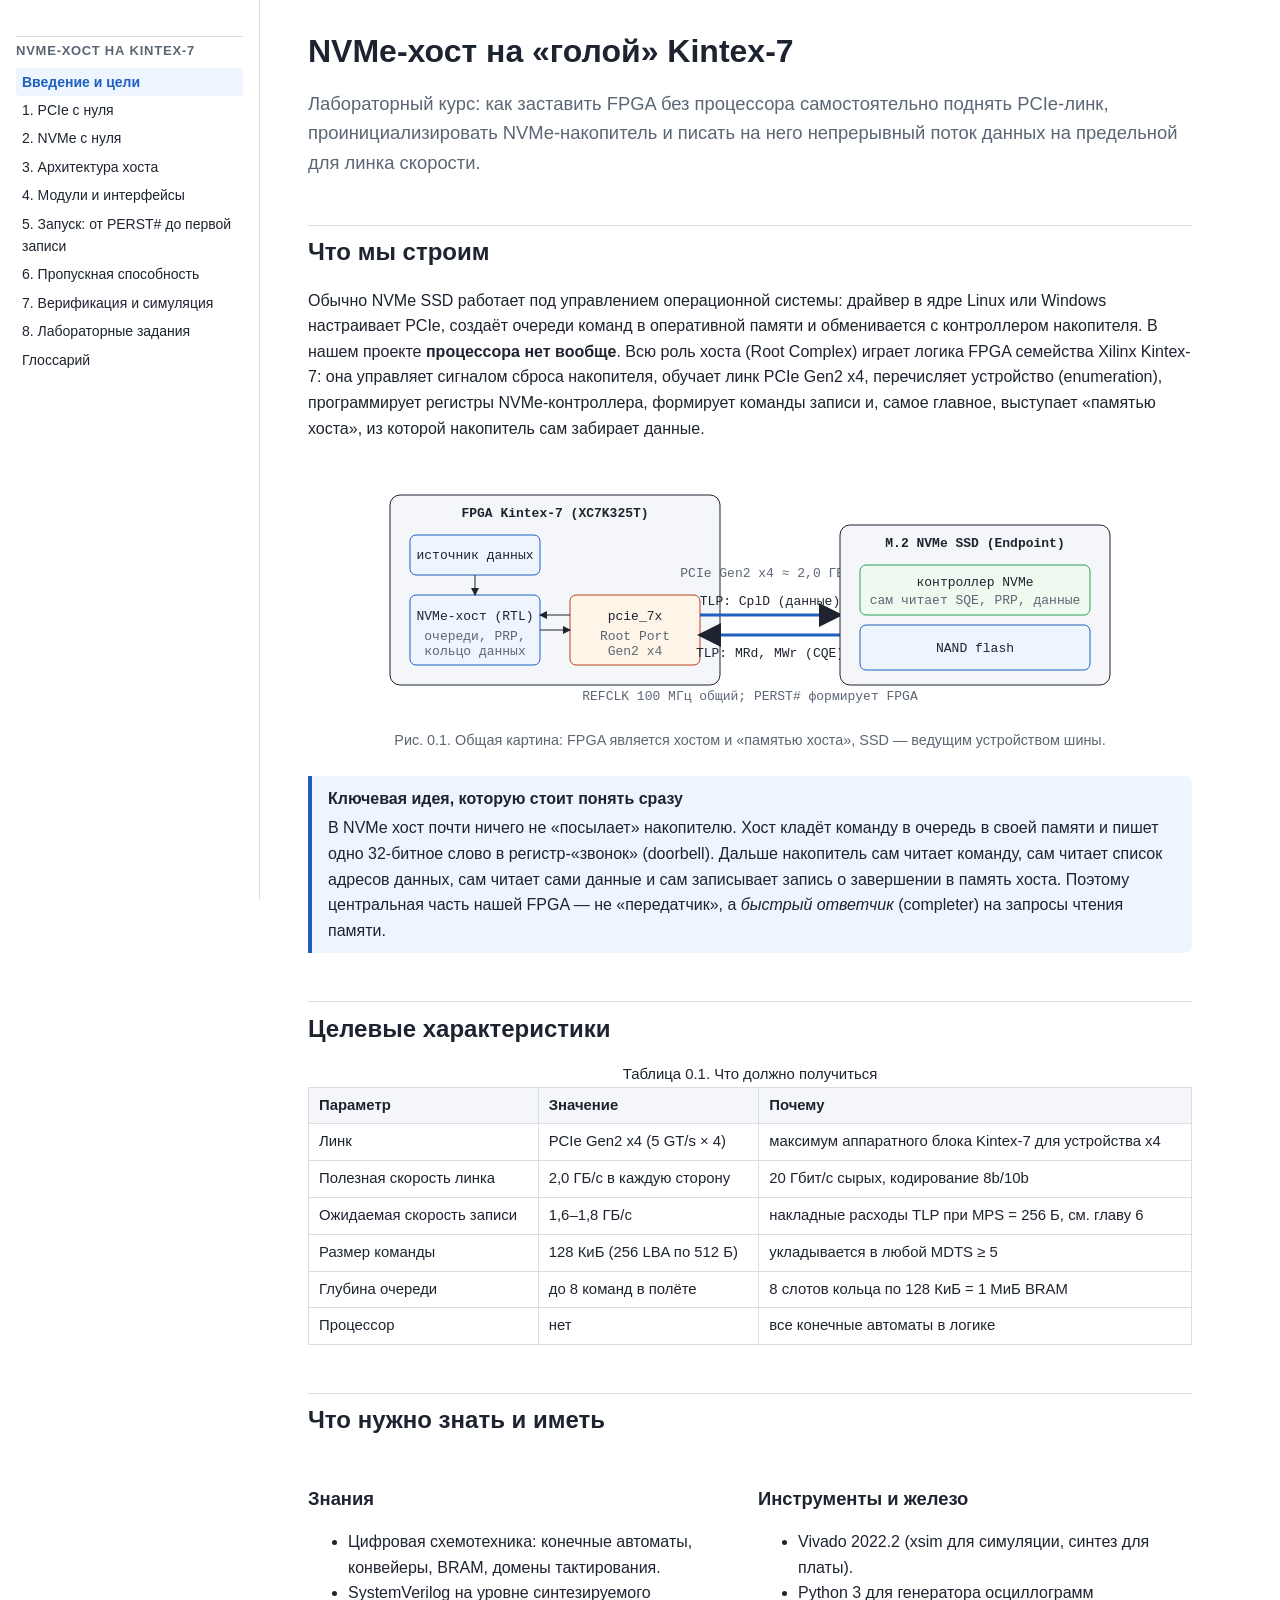
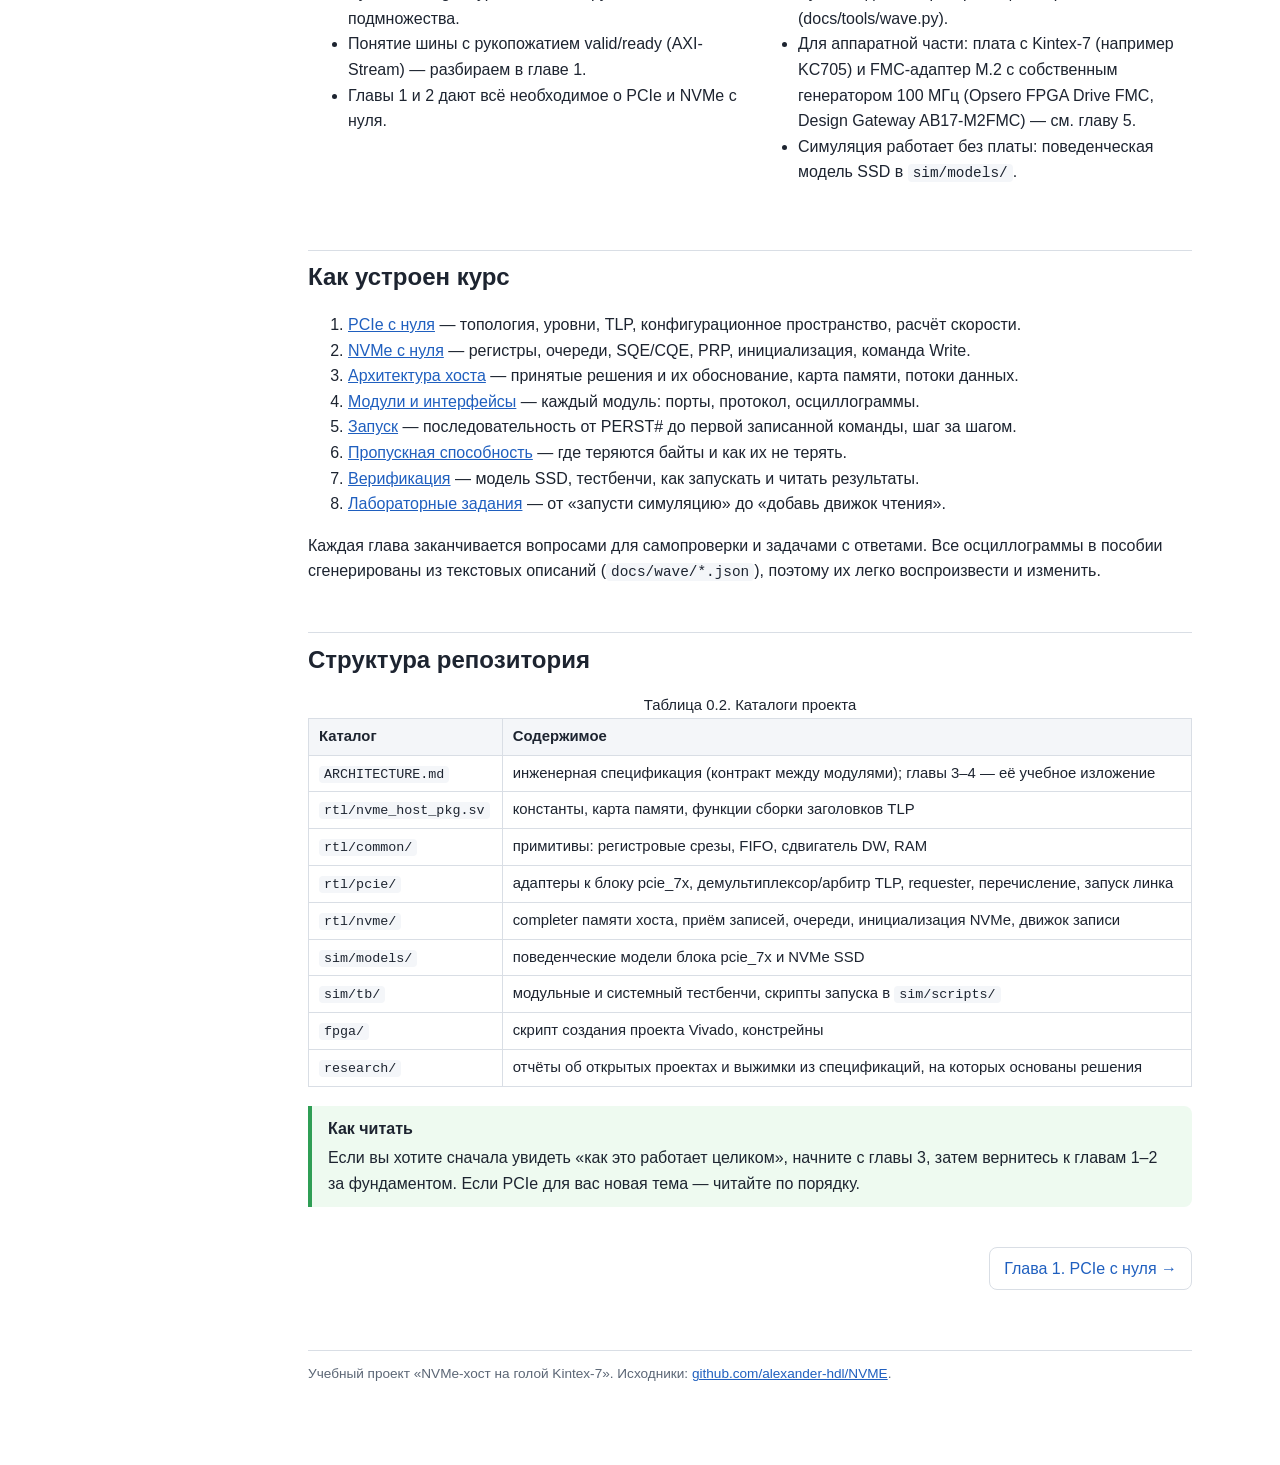
==== docs/index.html @ b2d666a2 "docs: introduction and glossary Co-Authored-By: Claude Fable 5.1 <noreply@anthropic.com>" ====
<!doctype html>
<html lang="ru">
<head>
<meta charset="utf-8">
<meta name="viewport" content="width=device-width, initial-scale=1">
<title>NVMe-хост на голой Kintex-7 — лабораторная работа</title>
<link rel="stylesheet" href="css/style.css">
</head>
<body>
<div class="layout">
<nav class="side">
  <h2>NVMe-хост на Kintex-7</h2>
  <ul>
    <li><a href="index.html" class="cur">Введение и цели</a></li>
    <li><a href="01_pcie_basics.html">1. PCIe с нуля</a></li>
    <li><a href="02_nvme_basics.html">2. NVMe с нуля</a></li>
    <li><a href="03_architecture.html">3. Архитектура хоста</a></li>
    <li><a href="04_modules.html">4. Модули и интерфейсы</a></li>
    <li><a href="05_bringup.html">5. Запуск: от PERST# до первой записи</a></li>
    <li><a href="06_performance.html">6. Пропускная способность</a></li>
    <li><a href="07_verification.html">7. Верификация и симуляция</a></li>
    <li><a href="08_lab.html">8. Лабораторные задания</a></li>
    <li><a href="glossary.html">Глоссарий</a></li>
  </ul>
</nav>
<main>
<h1>NVMe-хост на «голой» Kintex-7</h1>
<p class="lead">Лабораторный курс: как заставить FPGA без процессора самостоятельно поднять PCIe-линк,
проинициализировать NVMe-накопитель и писать на него непрерывный поток данных на предельной для линка скорости.</p>

<h2 id="goal">Что мы строим</h2>
<p>Обычно NVMe SSD работает под управлением операционной системы: драйвер в ядре Linux или Windows
настраивает PCIe, создаёт очереди команд в оперативной памяти и обменивается с контроллером накопителя.
В нашем проекте <strong>процессора нет вообще</strong>. Всю роль хоста (Root Complex) играет логика FPGA
семейства Xilinx Kintex-7: она управляет сигналом сброса накопителя, обучает линк PCIe Gen2 x4,
перечисляет устройство (enumeration), программирует регистры NVMe-контроллера, формирует команды записи
и, самое главное, выступает «памятью хоста», из которой накопитель сам забирает данные.</p>

<figure>
<svg viewBox="0 0 760 250" width="760" height="250" xmlns="http://www.w3.org/2000/svg" font-family="monospace" font-size="13">
  <defs><marker id="arr" markerWidth="8" markerHeight="8" refX="7" refY="4" orient="auto"><path d="M0,0 L8,4 L0,8 z" fill="var(--fg,#222)"/></marker></defs>
  <rect x="20" y="30" width="330" height="190" rx="10" fill="var(--code-bg,#f4f6f9)" stroke="var(--fg,#222)"/>
  <text x="185" y="52" text-anchor="middle" font-weight="bold" fill="var(--fg,#222)">FPGA Kintex-7 (XC7K325T)</text>
  <rect x="40" y="70" width="130" height="40" rx="6" fill="var(--note-bg,#eef5ff)" stroke="var(--accent,#1f5fbf)"/>
  <text x="105" y="94" text-anchor="middle" fill="var(--fg,#222)">источник данных</text>
  <rect x="40" y="130" width="130" height="70" rx="6" fill="var(--note-bg,#eef5ff)" stroke="var(--accent,#1f5fbf)"/>
  <text x="105" y="155" text-anchor="middle" fill="var(--fg,#222)">NVMe-хост (RTL)</text>
  <text x="105" y="175" text-anchor="middle" fill="var(--muted,#5b6675)">очереди, PRP,</text>
  <text x="105" y="190" text-anchor="middle" fill="var(--muted,#5b6675)">кольцо данных</text>
  <rect x="200" y="130" width="130" height="70" rx="6" fill="var(--warn-bg,#fff4e8)" stroke="var(--accent2,#b8431f)"/>
  <text x="265" y="155" text-anchor="middle" fill="var(--fg,#222)">pcie_7x</text>
  <text x="265" y="175" text-anchor="middle" fill="var(--muted,#5b6675)">Root Port</text>
  <text x="265" y="190" text-anchor="middle" fill="var(--muted,#5b6675)">Gen2 x4</text>
  <line x1="105" y1="110" x2="105" y2="130" stroke="var(--fg,#222)" marker-end="url(#arr)"/>
  <line x1="170" y1="165" x2="200" y2="165" stroke="var(--fg,#222)" marker-end="url(#arr)"/>
  <line x1="200" y1="150" x2="170" y2="150" stroke="var(--fg,#222)" marker-end="url(#arr)"/>
  <!-- link -->
  <line x1="330" y1="150" x2="470" y2="150" stroke="var(--accent,#1f5fbf)" stroke-width="3" marker-end="url(#arr)"/>
  <line x1="470" y1="170" x2="330" y2="170" stroke="var(--accent,#1f5fbf)" stroke-width="3" marker-end="url(#arr)"/>
  <text x="400" y="140" text-anchor="middle" fill="var(--fg,#222)">TLP: CplD (данные)</text>
  <text x="400" y="192" text-anchor="middle" fill="var(--fg,#222)">TLP: MRd, MWr (CQE)</text>
  <text x="400" y="112" text-anchor="middle" fill="var(--muted,#5b6675)">PCIe Gen2 x4 ≈ 2,0 ГБ/с</text>
  <!-- ssd -->
  <rect x="470" y="60" width="270" height="160" rx="10" fill="var(--code-bg,#f4f6f9)" stroke="var(--fg,#222)"/>
  <text x="605" y="82" text-anchor="middle" font-weight="bold" fill="var(--fg,#222)">M.2 NVMe SSD (Endpoint)</text>
  <rect x="490" y="100" width="230" height="50" rx="6" fill="var(--ok-bg,#eefaf0)" stroke="#2f9e55"/>
  <text x="605" y="121" text-anchor="middle" fill="var(--fg,#222)">контроллер NVMe</text>
  <text x="605" y="139" text-anchor="middle" fill="var(--muted,#5b6675)">сам читает SQE, PRP, данные</text>
  <rect x="490" y="160" width="230" height="45" rx="6" fill="var(--note-bg,#eef5ff)" stroke="var(--accent,#1f5fbf)"/>
  <text x="605" y="187" text-anchor="middle" fill="var(--fg,#222)">NAND flash</text>
  <text x="380" y="235" text-anchor="middle" fill="var(--muted,#5b6675)">REFCLK 100 МГц общий; PERST# формирует FPGA</text>
</svg>
<figcaption>Рис. 0.1. Общая картина: FPGA является хостом и «памятью хоста», SSD — ведущим устройством шины.</figcaption>
</figure>

<div class="box"><span class="t">Ключевая идея, которую стоит понять сразу</span>
В NVMe хост почти ничего не «посылает» накопителю. Хост кладёт команду в очередь в своей памяти и пишет
одно 32-битное слово в регистр-«звонок» (doorbell). Дальше накопитель сам читает команду, сам читает список
адресов данных, сам читает сами данные и сам записывает запись о завершении в память хоста. Поэтому
центральная часть нашей FPGA — не «передатчик», а <em>быстрый ответчик</em> (completer) на запросы чтения памяти.</div>

<h2 id="targets">Целевые характеристики</h2>
<table>
<caption>Таблица 0.1. Что должно получиться</caption>
<tr><th>Параметр</th><th>Значение</th><th>Почему</th></tr>
<tr><td>Линк</td><td>PCIe Gen2 x4 (5 GT/s × 4)</td><td>максимум аппаратного блока Kintex-7 для устройства x4</td></tr>
<tr><td>Полезная скорость линка</td><td>2,0 ГБ/с в каждую сторону</td><td>20 Гбит/с сырых, кодирование 8b/10b</td></tr>
<tr><td>Ожидаемая скорость записи</td><td>1,6–1,8 ГБ/с</td><td>накладные расходы TLP при MPS = 256 Б, см. главу 6</td></tr>
<tr><td>Размер команды</td><td>128 КиБ (256 LBA по 512 Б)</td><td>укладывается в любой MDTS ≥ 5</td></tr>
<tr><td>Глубина очереди</td><td>до 8 команд в полёте</td><td>8 слотов кольца по 128 КиБ = 1 МиБ BRAM</td></tr>
<tr><td>Процессор</td><td>нет</td><td>все конечные автоматы в логике</td></tr>
</table>

<h2 id="prereq">Что нужно знать и иметь</h2>
<div class="grid2">
<div>
<h3>Знания</h3>
<ul>
<li>Цифровая схемотехника: конечные автоматы, конвейеры, BRAM, домены тактирования.</li>
<li>SystemVerilog на уровне синтезируемого подмножества.</li>
<li>Понятие шины с рукопожатием valid/ready (AXI-Stream) — разбираем в главе 1.</li>
<li>Главы 1 и 2 дают всё необходимое о PCIe и NVMe с нуля.</li>
</ul>
</div>
<div>
<h3>Инструменты и железо</h3>
<ul>
<li>Vivado 2022.2 (xsim для симуляции, синтез для платы).</li>
<li>Python 3 для генератора осциллограмм (docs/tools/wave.py).</li>
<li>Для аппаратной части: плата с Kintex-7 (например KC705) и FMC-адаптер M.2 с собственным генератором 100 МГц
(Opsero FPGA Drive FMC, Design Gateway AB17-M2FMC) — см. главу 5.</li>
<li>Симуляция работает без платы: поведенческая модель SSD в <code>sim/models/</code>.</li>
</ul>
</div>
</div>

<h2 id="howto">Как устроен курс</h2>
<ol class="toc-page">
<li><a href="01_pcie_basics.html">PCIe с нуля</a> — топология, уровни, TLP, конфигурационное пространство, расчёт скорости.</li>
<li><a href="02_nvme_basics.html">NVMe с нуля</a> — регистры, очереди, SQE/CQE, PRP, инициализация, команда Write.</li>
<li><a href="03_architecture.html">Архитектура хоста</a> — принятые решения и их обоснование, карта памяти, потоки данных.</li>
<li><a href="04_modules.html">Модули и интерфейсы</a> — каждый модуль: порты, протокол, осциллограммы.</li>
<li><a href="05_bringup.html">Запуск</a> — последовательность от PERST# до первой записанной команды, шаг за шагом.</li>
<li><a href="06_performance.html">Пропускная способность</a> — где теряются байты и как их не терять.</li>
<li><a href="07_verification.html">Верификация</a> — модель SSD, тестбенчи, как запускать и читать результаты.</li>
<li><a href="08_lab.html">Лабораторные задания</a> — от «запусти симуляцию» до «добавь движок чтения».</li>
</ol>
<p>Каждая глава заканчивается вопросами для самопроверки и задачами с ответами. Все осциллограммы в
пособии сгенерированы из текстовых описаний (<code>docs/wave/*.json</code>), поэтому их легко воспроизвести и
изменить.</p>

<h2 id="repo">Структура репозитория</h2>
<table>
<caption>Таблица 0.2. Каталоги проекта</caption>
<tr><th>Каталог</th><th>Содержимое</th></tr>
<tr><td><code>ARCHITECTURE.md</code></td><td>инженерная спецификация (контракт между модулями); главы 3–4 — её учебное изложение</td></tr>
<tr><td><code>rtl/nvme_host_pkg.sv</code></td><td>константы, карта памяти, функции сборки заголовков TLP</td></tr>
<tr><td><code>rtl/common/</code></td><td>примитивы: регистровые срезы, FIFO, сдвигатель DW, RAM</td></tr>
<tr><td><code>rtl/pcie/</code></td><td>адаптеры к блоку pcie_7x, демультиплексор/арбитр TLP, requester, перечисление, запуск линка</td></tr>
<tr><td><code>rtl/nvme/</code></td><td>completer памяти хоста, приём записей, очереди, инициализация NVMe, движок записи</td></tr>
<tr><td><code>sim/models/</code></td><td>поведенческие модели блока pcie_7x и NVMe SSD</td></tr>
<tr><td><code>sim/tb/</code></td><td>модульные и системный тестбенчи, скрипты запуска в <code>sim/scripts/</code></td></tr>
<tr><td><code>fpga/</code></td><td>скрипт создания проекта Vivado, констрейны</td></tr>
<tr><td><code>research/</code></td><td>отчёты об открытых проектах и выжимки из спецификаций, на которых основаны решения</td></tr>
</table>

<div class="box ok"><span class="t">Как читать</span> Если вы хотите сначала увидеть «как это работает целиком», начните с
главы 3, затем вернитесь к главам 1–2 за фундаментом. Если PCIe для вас новая тема — читайте по порядку.</div>

<div class="pager"><span></span><a href="01_pcie_basics.html">Глава 1. PCIe с нуля →</a></div>
<footer>Учебный проект «NVMe-хост на голой Kintex-7». Исходники: <a href="https://github.com/alexander-hdl/NVME">github.com/alexander-hdl/NVME</a>.</footer>
</main>
</div>
</body>
</html>
---- docs/css/style.css ----
/* Учебник: NVMe-хост на Kintex-7. Единый стиль всех глав. */
:root{
  --bg:#ffffff; --fg:#1d2430; --muted:#5b6675; --accent:#1f5fbf; --accent2:#b8431f;
  --code-bg:#f4f6f9; --border:#d9dee5; --note-bg:#eef5ff; --warn-bg:#fff4e8; --ok-bg:#eefaf0;
  --wave-fg:#1d2430; --wave-grid:#c9d0da; --wave-edge:#1f5fbf; --wave-page-bg:#ffffff;
  --font:-apple-system,"Segoe UI",Roboto,"Helvetica Neue",Arial,sans-serif;
  --mono:"JetBrains Mono","Cascadia Code",Consolas,"Liberation Mono",monospace;
}
@media (prefers-color-scheme: dark){
  :root:not([data-theme="light"]){
    --bg:#15191f; --fg:#e4e8ee; --muted:#a3adba; --accent:#7fb0ff; --accent2:#ff9a73;
    --code-bg:#1e242c; --border:#333b47; --note-bg:#1b2a40; --warn-bg:#3a2a1a; --ok-bg:#1b3322;
    --wave-fg:#e4e8ee; --wave-grid:#3b4450; --wave-edge:#7fb0ff; --wave-page-bg:#15191f;
  }
}
:root[data-theme="dark"]{
  --bg:#15191f; --fg:#e4e8ee; --muted:#a3adba; --accent:#7fb0ff; --accent2:#ff9a73;
  --code-bg:#1e242c; --border:#333b47; --note-bg:#1b2a40; --warn-bg:#3a2a1a; --ok-bg:#1b3322;
  --wave-fg:#e4e8ee; --wave-grid:#3b4450; --wave-edge:#7fb0ff; --wave-page-bg:#15191f;
}
*{box-sizing:border-box}
html{scroll-behavior:smooth}
body{margin:0;background:var(--bg);color:var(--fg);font:16px/1.6 var(--font)}
.layout{display:grid;grid-template-columns:260px minmax(0,1fr);min-height:100vh}
nav.side{border-right:1px solid var(--border);padding:20px 16px;position:sticky;top:0;height:100vh;overflow:auto;font-size:14px}
nav.side h2{font-size:13px;text-transform:uppercase;letter-spacing:.06em;color:var(--muted);margin:16px 0 6px}
nav.side a{display:block;color:var(--fg);text-decoration:none;padding:3px 6px;border-radius:4px}
nav.side a:hover{background:var(--code-bg)}
nav.side a.cur{background:var(--note-bg);color:var(--accent);font-weight:600}
nav.side ul{list-style:none;padding:0;margin:0}
nav.side ul ul{padding-left:12px;font-size:13px}
main{padding:32px 48px 80px;max-width:980px}
h1{font-size:2rem;line-height:1.2;margin:0 0 .3em}
h2{font-size:1.5rem;margin:2em 0 .6em;padding-top:.3em;border-top:1px solid var(--border)}
h3{font-size:1.15rem;margin:1.6em 0 .5em}
h4{font-size:1rem;margin:1.2em 0 .4em;color:var(--muted)}
p.lead{font-size:1.15rem;color:var(--muted)}
a{color:var(--accent)}
code,pre,kbd{font-family:var(--mono);font-size:.9em}
code{background:var(--code-bg);padding:1px 5px;border-radius:4px}
pre{background:var(--code-bg);border:1px solid var(--border);border-radius:8px;padding:14px 16px;overflow:auto;line-height:1.45}
pre code{background:none;padding:0}
table{border-collapse:collapse;width:100%;margin:1em 0;font-size:.93em}
th,td{border:1px solid var(--border);padding:6px 10px;vertical-align:top;text-align:left}
th{background:var(--code-bg)}
td.num,th.num{text-align:right;font-family:var(--mono)}
.box{border-left:4px solid var(--accent);background:var(--note-bg);padding:10px 16px;margin:1.2em 0;border-radius:0 8px 8px 0}
.box.warn{border-color:var(--accent2);background:var(--warn-bg)}
.box.ok{border-color:#2f9e55;background:var(--ok-bg)}
.box.task{border-color:#7a4fbf;background:var(--code-bg)}
.box > :first-child{margin-top:0}.box > :last-child{margin-bottom:0}
.box .t{font-weight:700;display:block;margin-bottom:4px}
figure{margin:1.5em 0;text-align:center}
figure svg{max-width:100%;height:auto}
figcaption{font-size:.9em;color:var(--muted);margin-top:6px}
.wave{overflow-x:auto;text-align:left}
.bits{display:flex;border:1px solid var(--border);border-radius:6px;overflow:hidden;font-family:var(--mono);font-size:.8em;margin:.8em 0}
.bits span{flex:1;padding:4px 6px;border-right:1px solid var(--border);text-align:center;background:var(--code-bg)}
.bits span:last-child{border-right:0}
.bits span small{display:block;color:var(--muted);font-size:.85em}
.grid2{display:grid;grid-template-columns:1fr 1fr;gap:16px}
.toc-page ol{line-height:1.9}
footer{margin-top:60px;color:var(--muted);font-size:.85em;border-top:1px solid var(--border);padding-top:12px}
.pager{display:flex;justify-content:space-between;margin-top:40px;gap:16px}
.pager a{padding:8px 14px;border:1px solid var(--border);border-radius:8px;text-decoration:none}
details{border:1px solid var(--border);border-radius:8px;padding:8px 14px;margin:1em 0}
summary{cursor:pointer;font-weight:600}
@media (max-width:900px){
  .layout{grid-template-columns:1fr}
  nav.side{position:static;height:auto;border-right:0;border-bottom:1px solid var(--border)}
  main{padding:20px 16px 60px}
  .grid2{grid-template-columns:1fr}
}
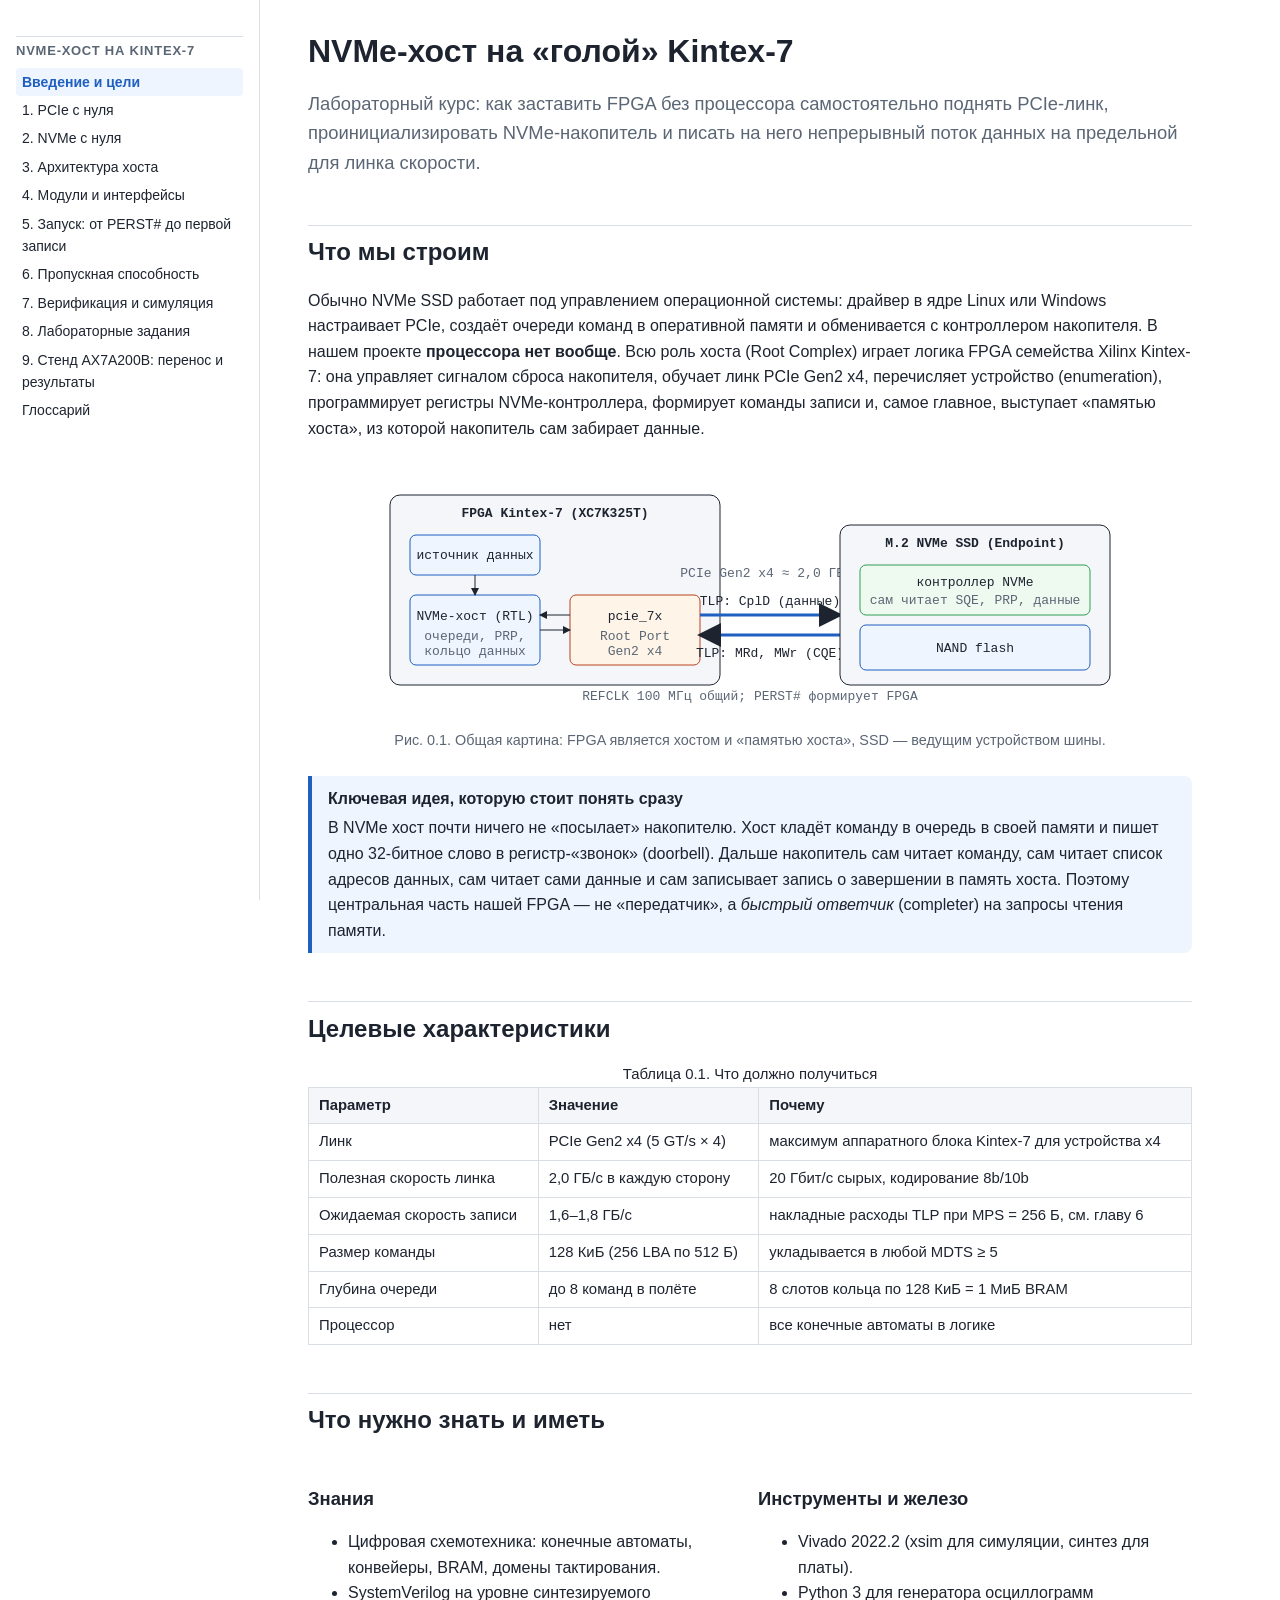
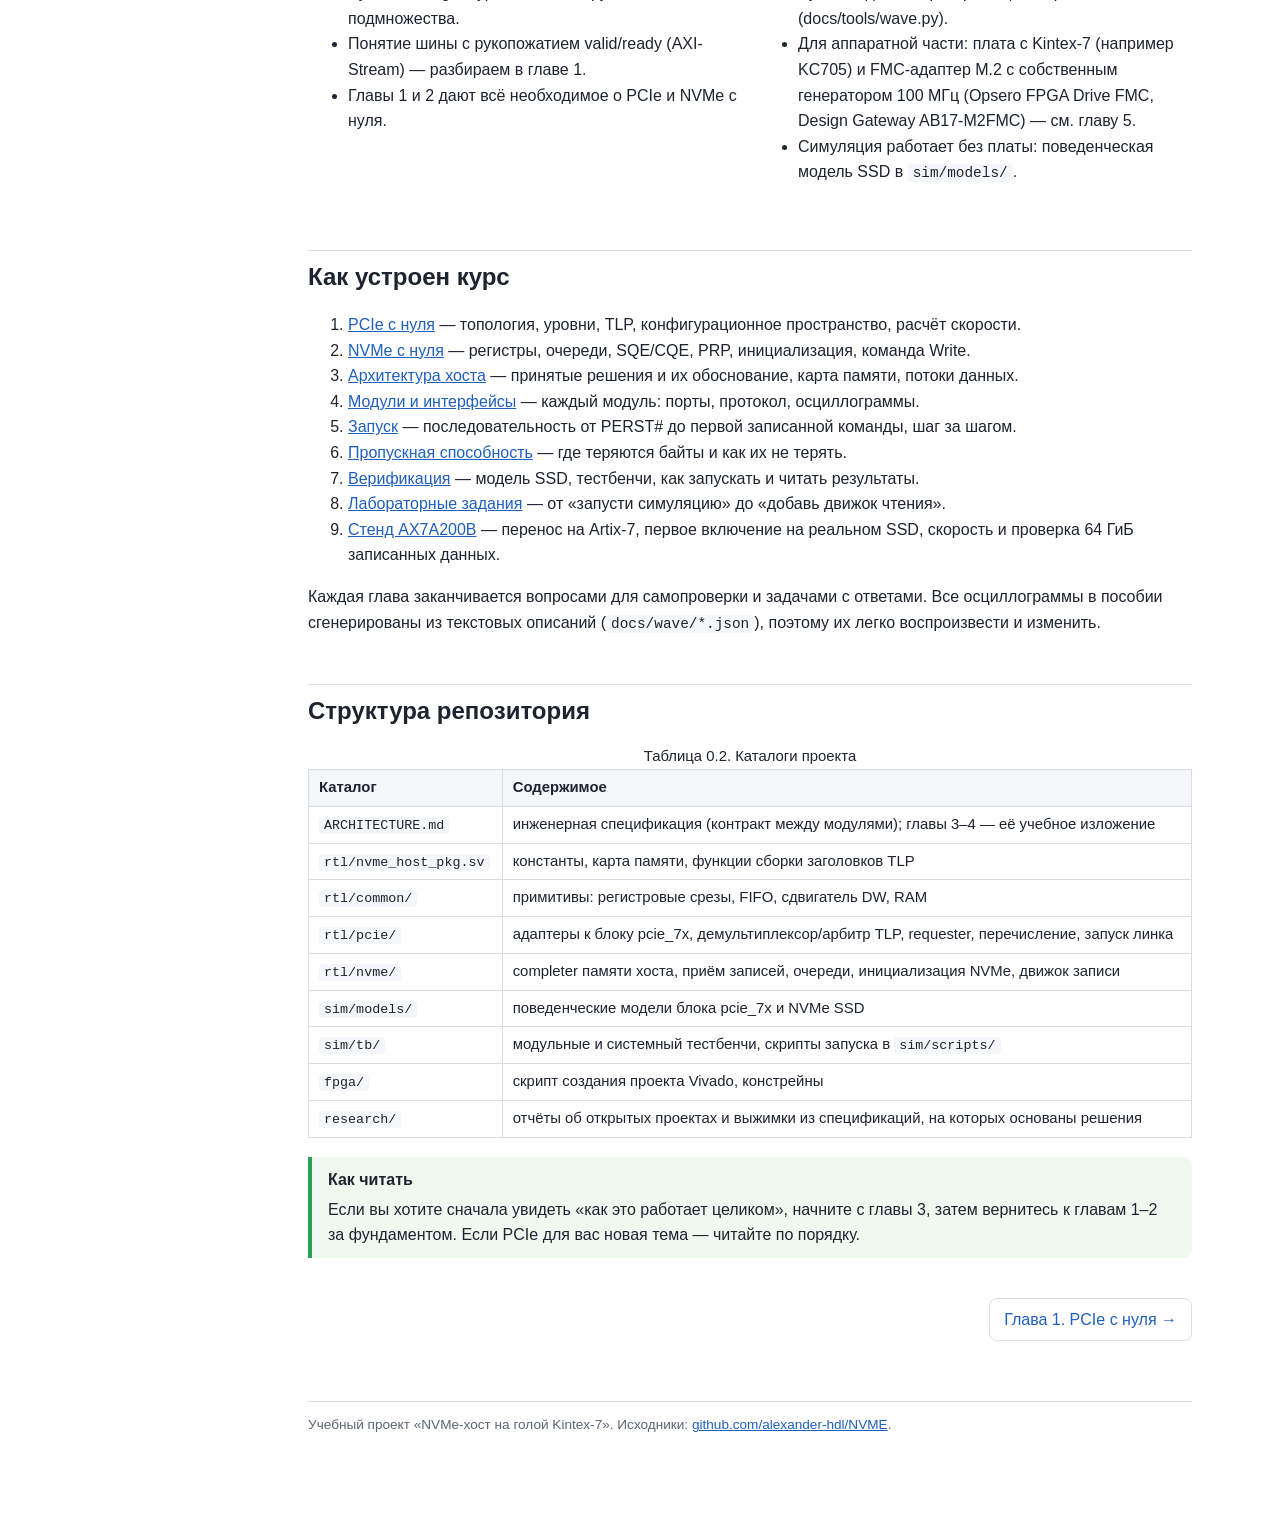
==== commit a135b4c8: "docs: chapter 9 - AX7A200B stand: port to Artix-7 and hardware results New chapter 09_ax7a200b.html " ====
--- a/docs/index.html
+++ b/docs/index.html
@@ -20,6 +20,7 @@
     <li><a href="06_performance.html">6. Пропускная способность</a></li>
     <li><a href="07_verification.html">7. Верификация и симуляция</a></li>
     <li><a href="08_lab.html">8. Лабораторные задания</a></li>
+    <li><a href="09_ax7a200b.html">9. Стенд AX7A200B: перенос и результаты</a></li>
     <li><a href="glossary.html">Глоссарий</a></li>
   </ul>
 </nav>
@@ -124,6 +125,7 @@
 <li><a href="06_performance.html">Пропускная способность</a> — где теряются байты и как их не терять.</li>
 <li><a href="07_verification.html">Верификация</a> — модель SSD, тестбенчи, как запускать и читать результаты.</li>
 <li><a href="08_lab.html">Лабораторные задания</a> — от «запусти симуляцию» до «добавь движок чтения».</li>
+<li><a href="09_ax7a200b.html">Стенд AX7A200B</a> — перенос на Artix-7, первое включение на реальном SSD, скорость и проверка 64 ГиБ записанных данных.</li>
 </ol>
 <p>Каждая глава заканчивается вопросами для самопроверки и задачами с ответами. Все осциллограммы в
 пособии сгенерированы из текстовых описаний (<code>docs/wave/*.json</code>), поэтому их легко воспроизвести и
--- a/docs/css/style.css
+++ b/docs/css/style.css
@@ -41,6 +41,8 @@
 pre{background:var(--code-bg);border:1px solid var(--border);border-radius:8px;padding:14px 16px;overflow:auto;line-height:1.45}
 pre code{background:none;padding:0}
 table{border-collapse:collapse;width:100%;margin:1em 0;font-size:.93em}
+.tablewrap,figure.wave{overflow-x:auto}
+main{overflow-wrap:anywhere}
 th,td{border:1px solid var(--border);padding:6px 10px;vertical-align:top;text-align:left}
 th{background:var(--code-bg)}
 td.num,th.num{text-align:right;font-family:var(--mono)}
@@ -66,7 +68,7 @@
 details{border:1px solid var(--border);border-radius:8px;padding:8px 14px;margin:1em 0}
 summary{cursor:pointer;font-weight:600}
 @media (max-width:900px){
-  .layout{grid-template-columns:1fr}
+  .layout{grid-template-columns:minmax(0,1fr)}
   nav.side{position:static;height:auto;border-right:0;border-bottom:1px solid var(--border)}
   main{padding:20px 16px 60px}
   .grid2{grid-template-columns:1fr}
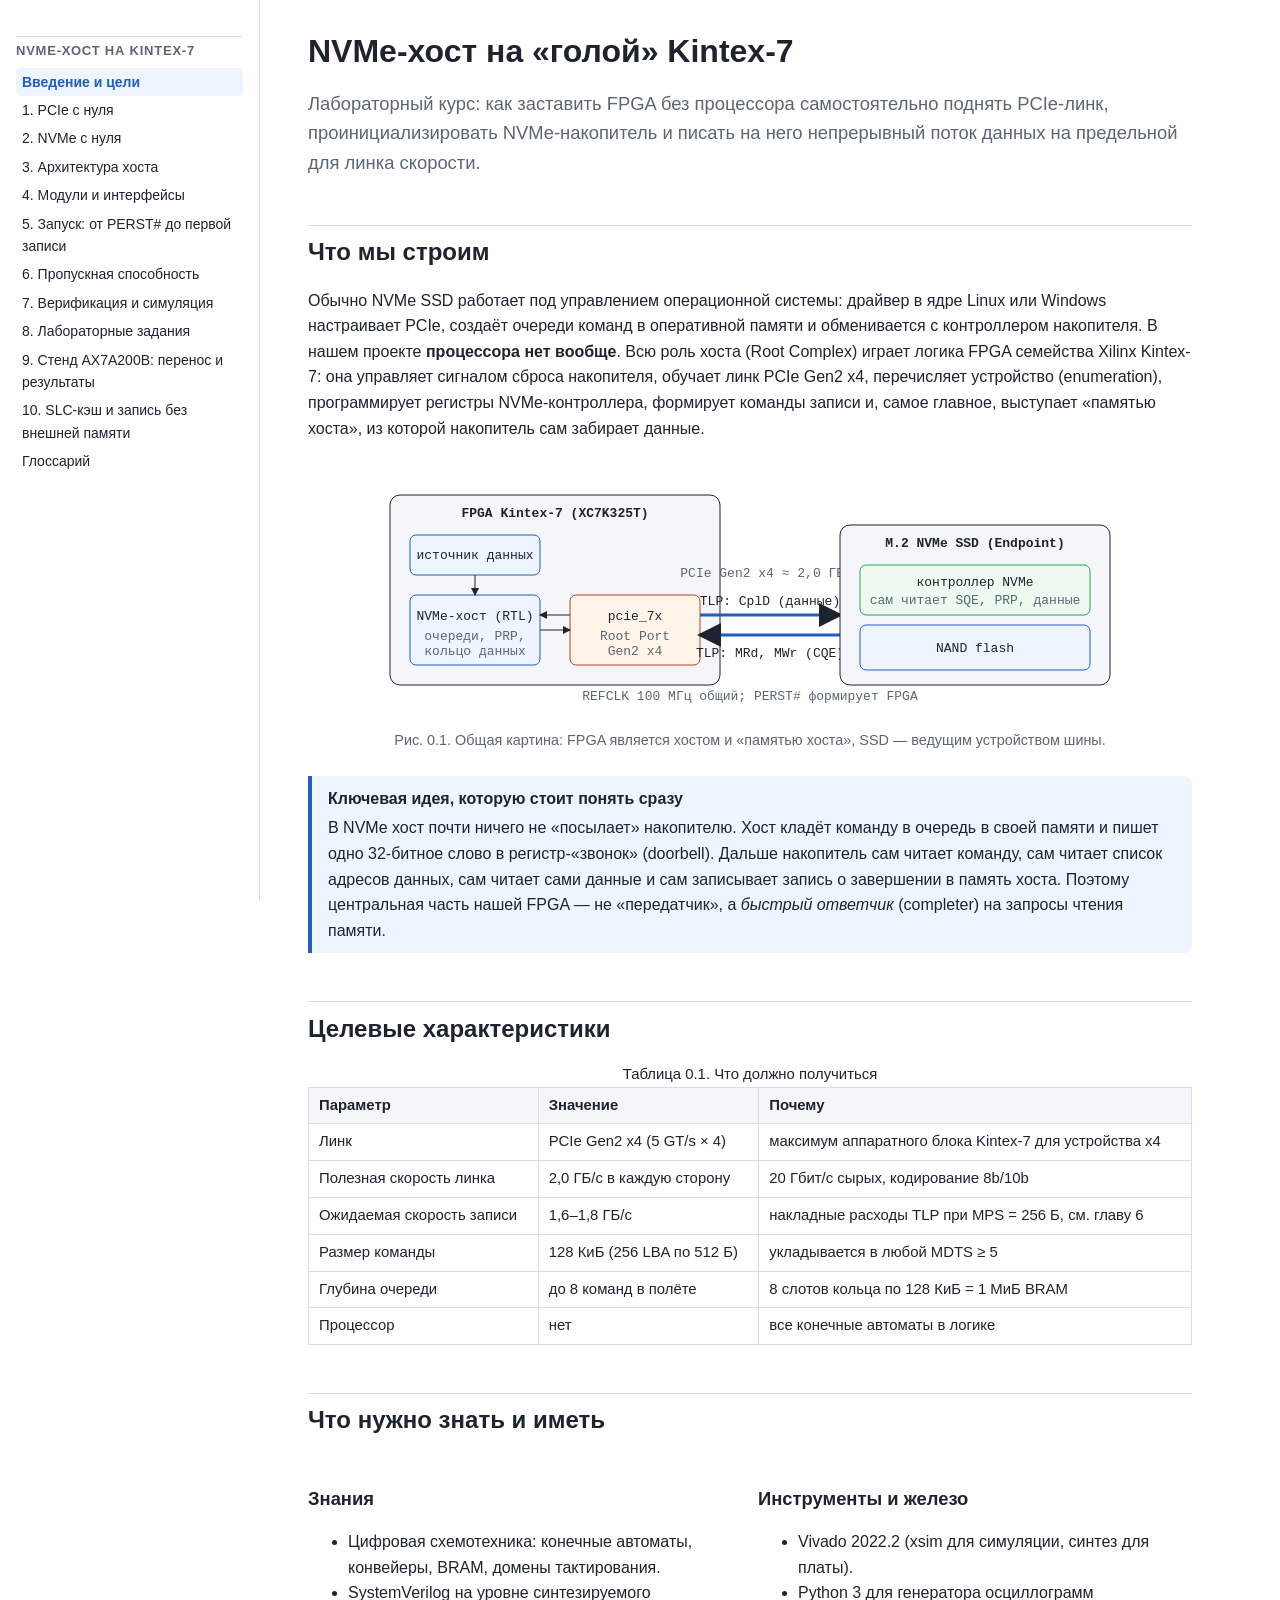
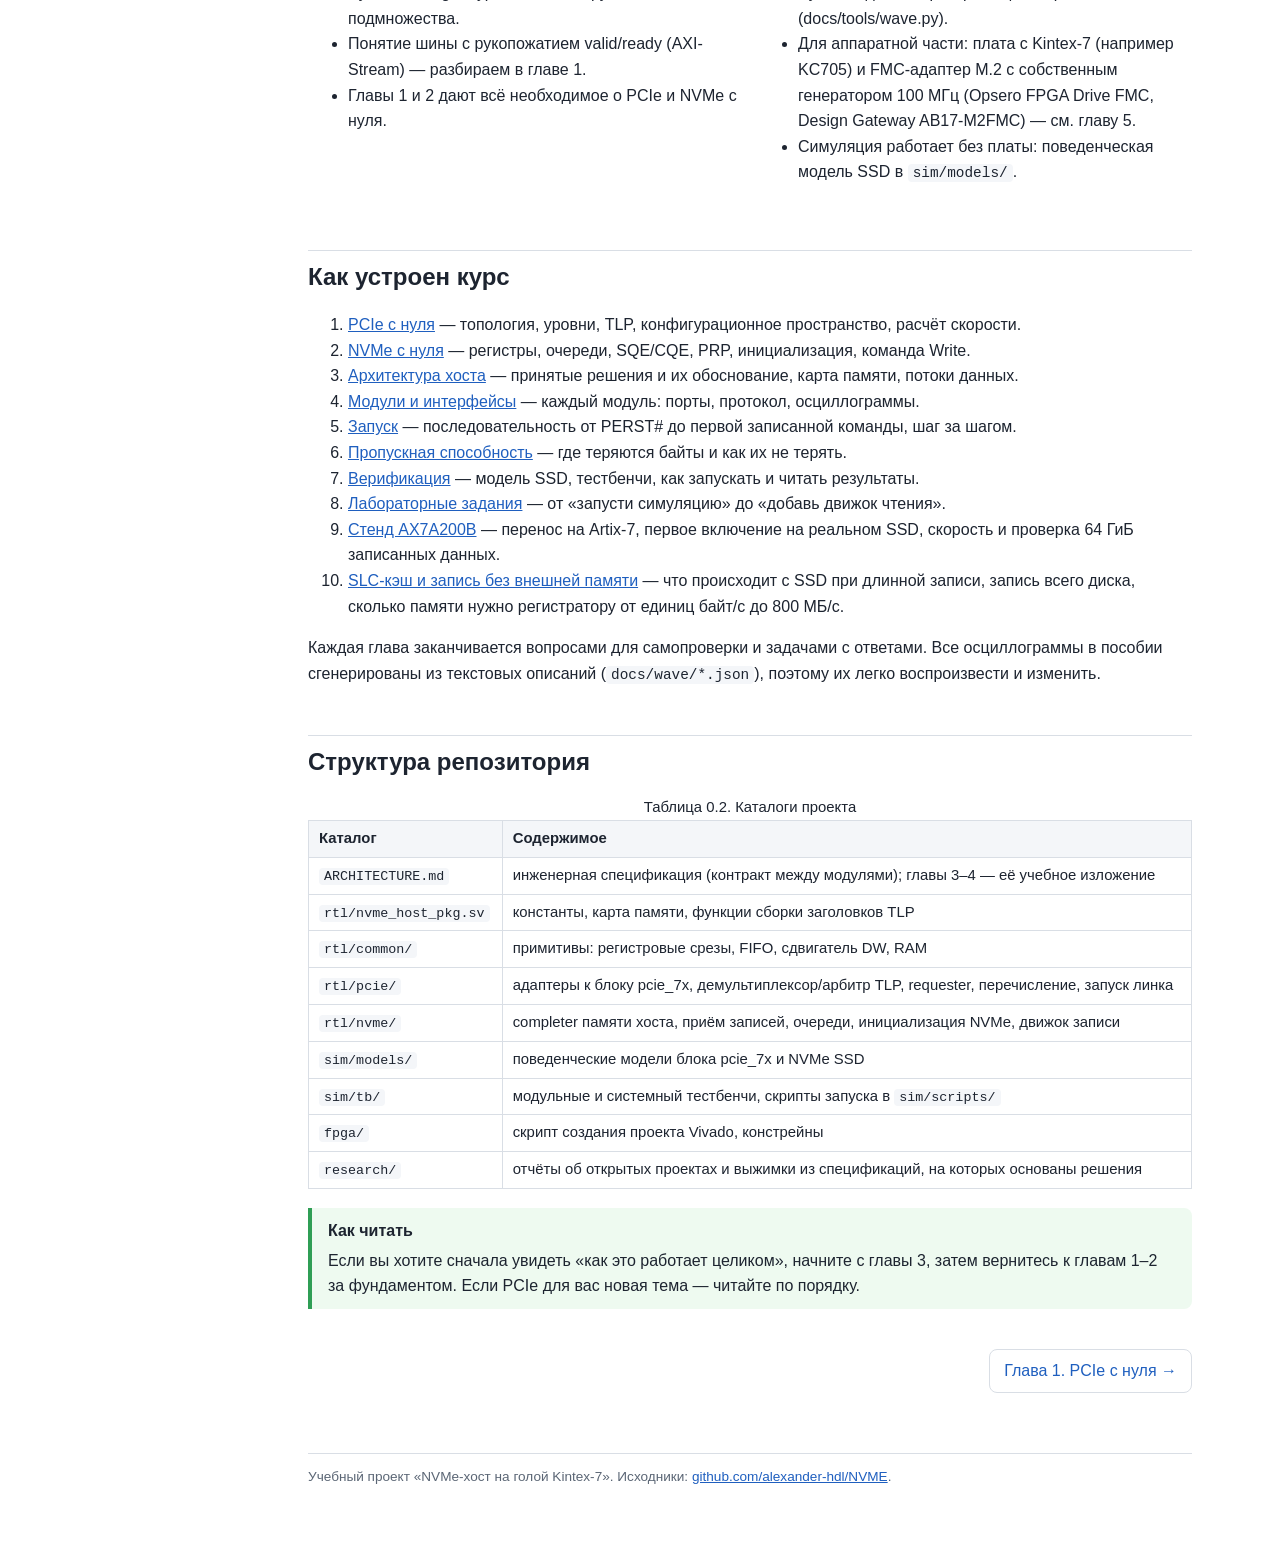
==== commit 3abe6519: "docs: chapter 10 on the SLC cache and recording without external memory; was_done.pdf New textbook c" ====
--- a/docs/index.html
+++ b/docs/index.html
@@ -21,6 +21,7 @@
     <li><a href="07_verification.html">7. Верификация и симуляция</a></li>
     <li><a href="08_lab.html">8. Лабораторные задания</a></li>
     <li><a href="09_ax7a200b.html">9. Стенд AX7A200B: перенос и результаты</a></li>
+    <li><a href="10_slc_cache.html">10. SLC-кэш и запись без внешней памяти</a></li>
     <li><a href="glossary.html">Глоссарий</a></li>
   </ul>
 </nav>
@@ -126,6 +127,7 @@
 <li><a href="07_verification.html">Верификация</a> — модель SSD, тестбенчи, как запускать и читать результаты.</li>
 <li><a href="08_lab.html">Лабораторные задания</a> — от «запусти симуляцию» до «добавь движок чтения».</li>
 <li><a href="09_ax7a200b.html">Стенд AX7A200B</a> — перенос на Artix-7, первое включение на реальном SSD, скорость и проверка 64 ГиБ записанных данных.</li>
+<li><a href="10_slc_cache.html">SLC-кэш и запись без внешней памяти</a> — что происходит с SSD при длинной записи, запись всего диска, сколько памяти нужно регистратору от единиц байт/с до 800 МБ/с.</li>
 </ol>
 <p>Каждая глава заканчивается вопросами для самопроверки и задачами с ответами. Все осциллограммы в
 пособии сгенерированы из текстовых описаний (<code>docs/wave/*.json</code>), поэтому их легко воспроизвести и
